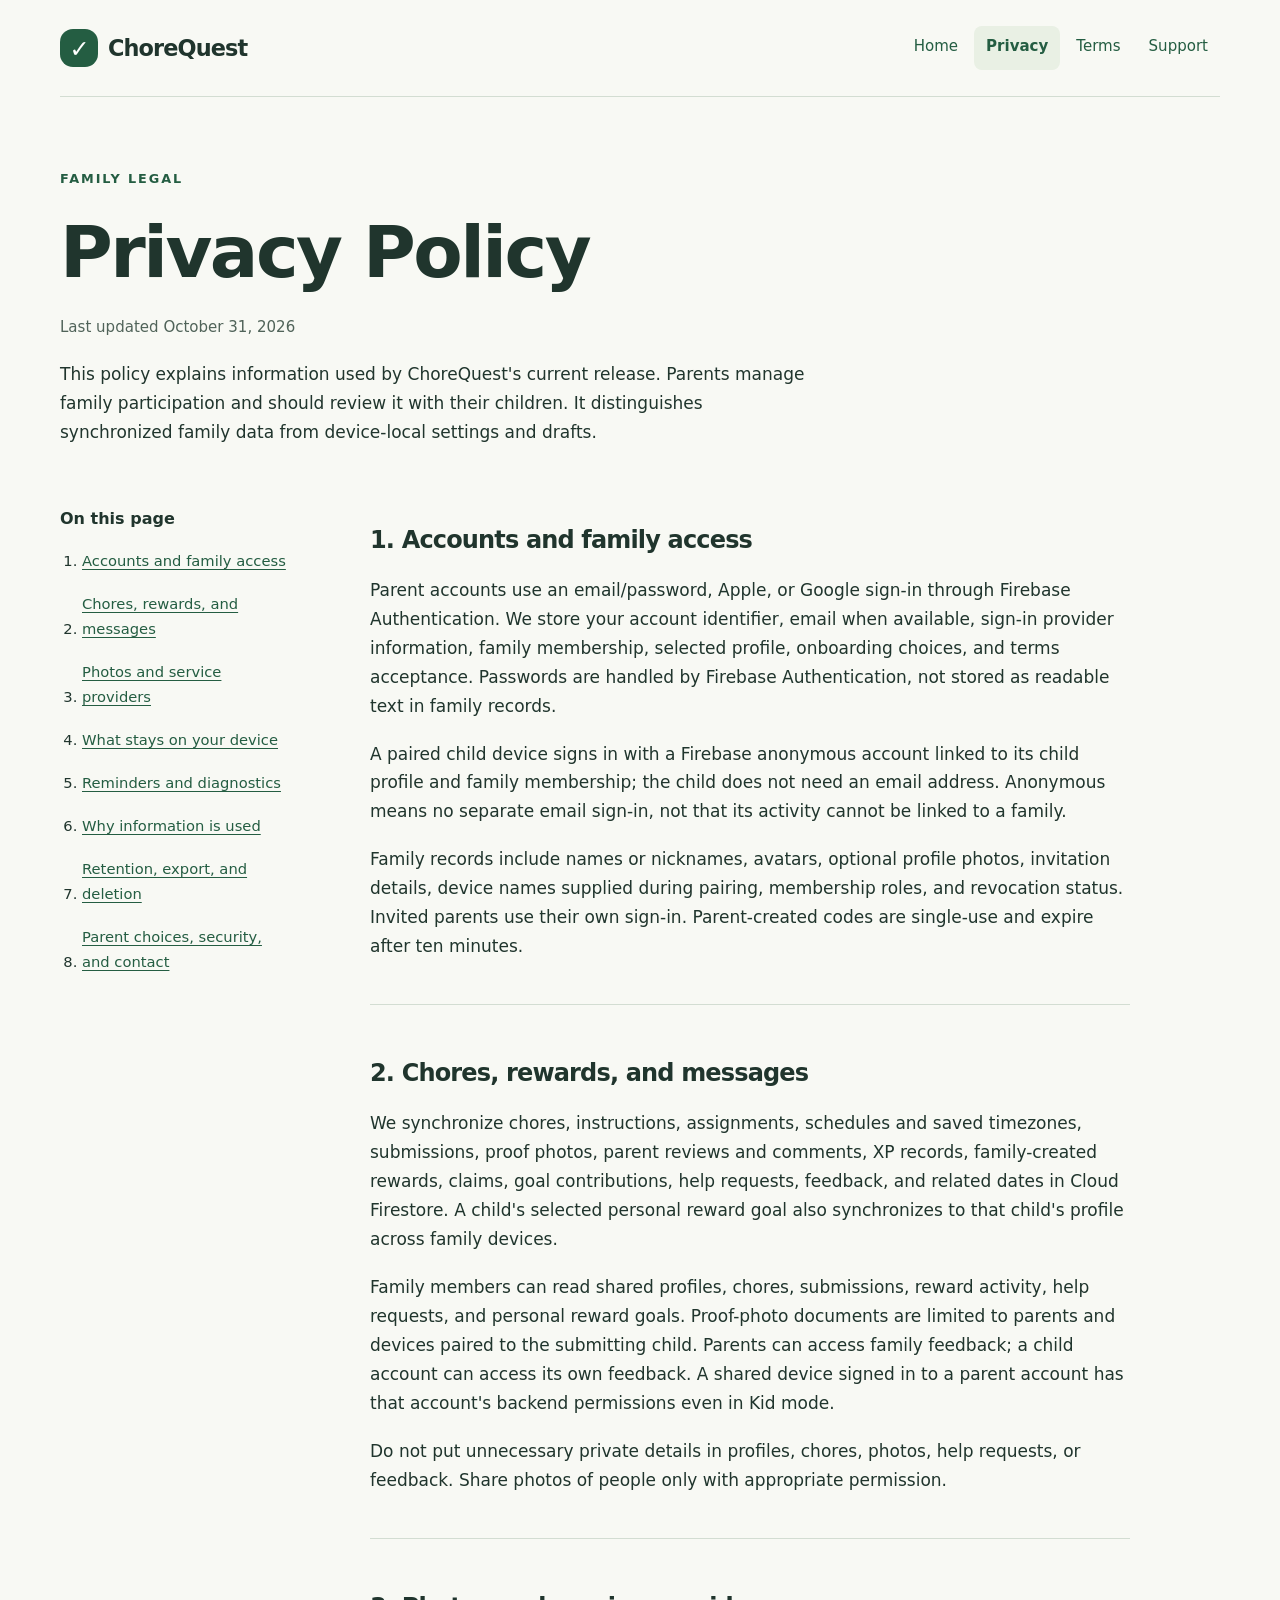
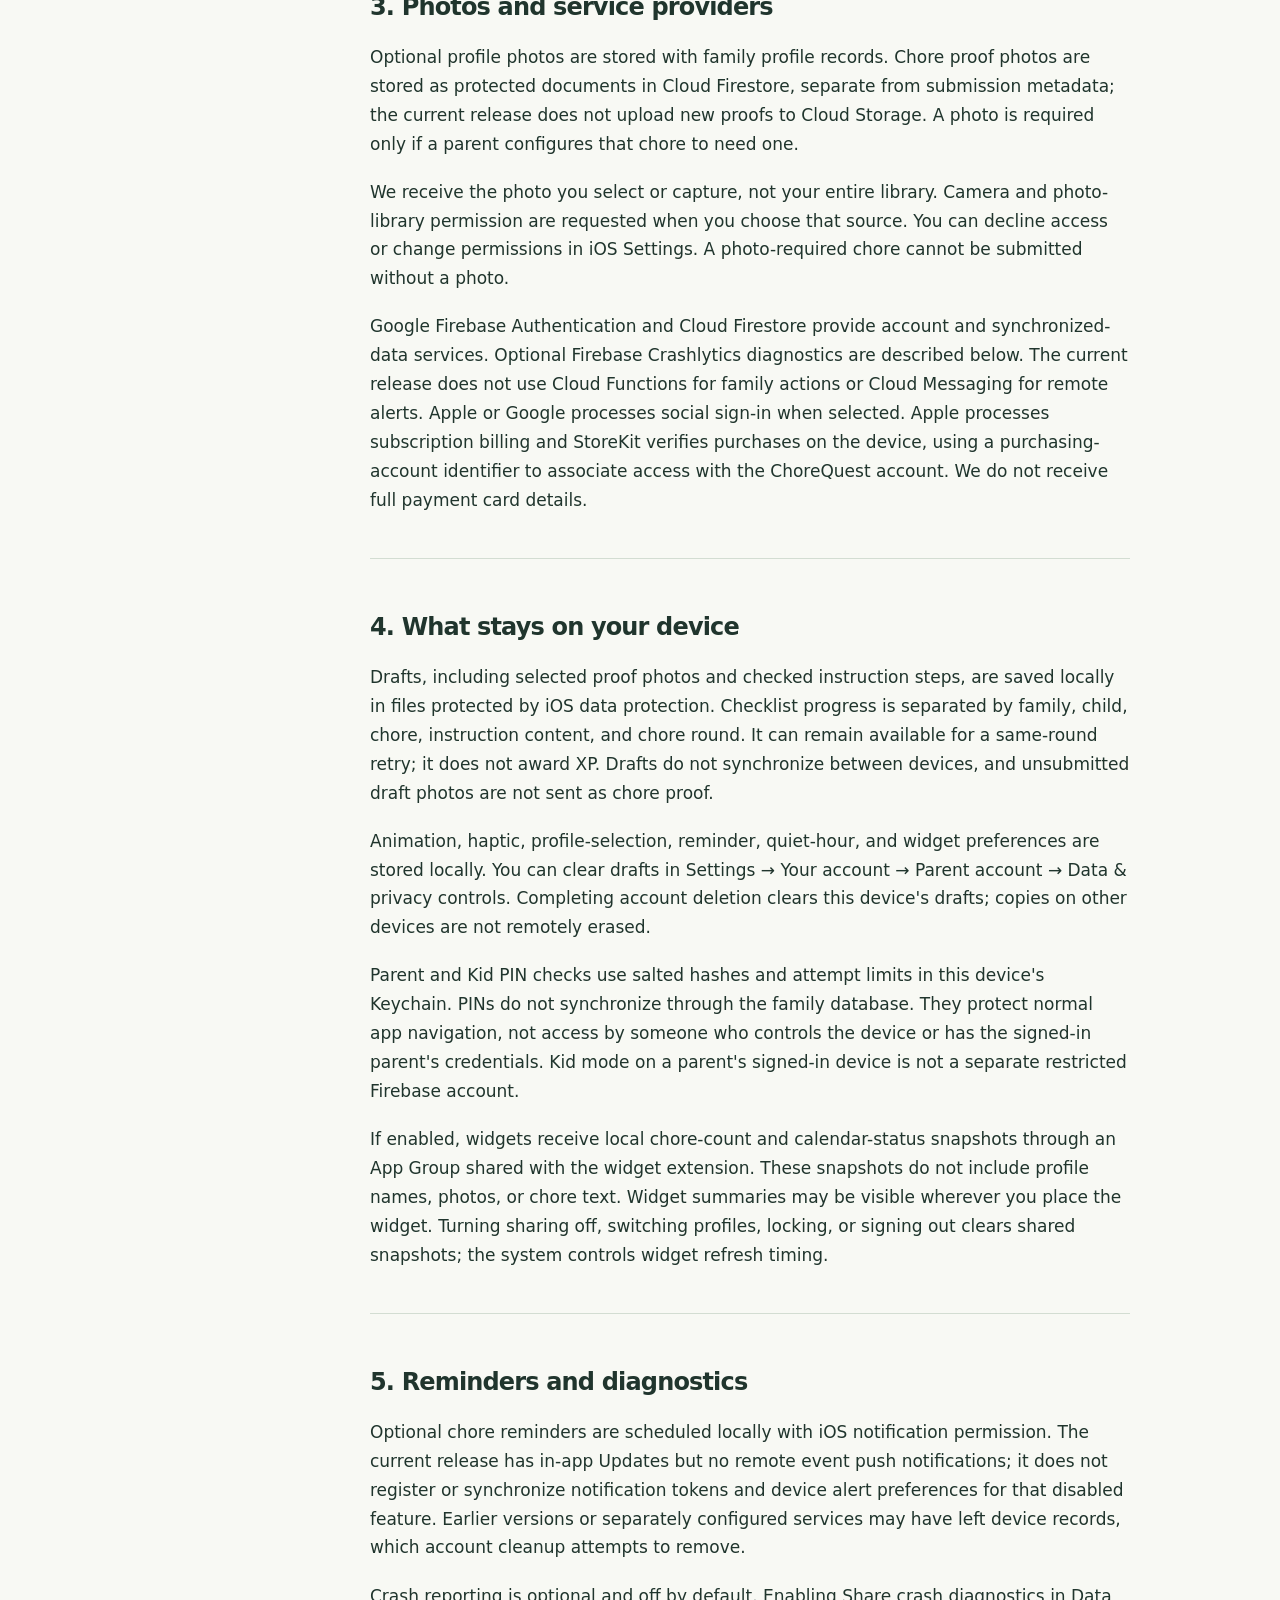
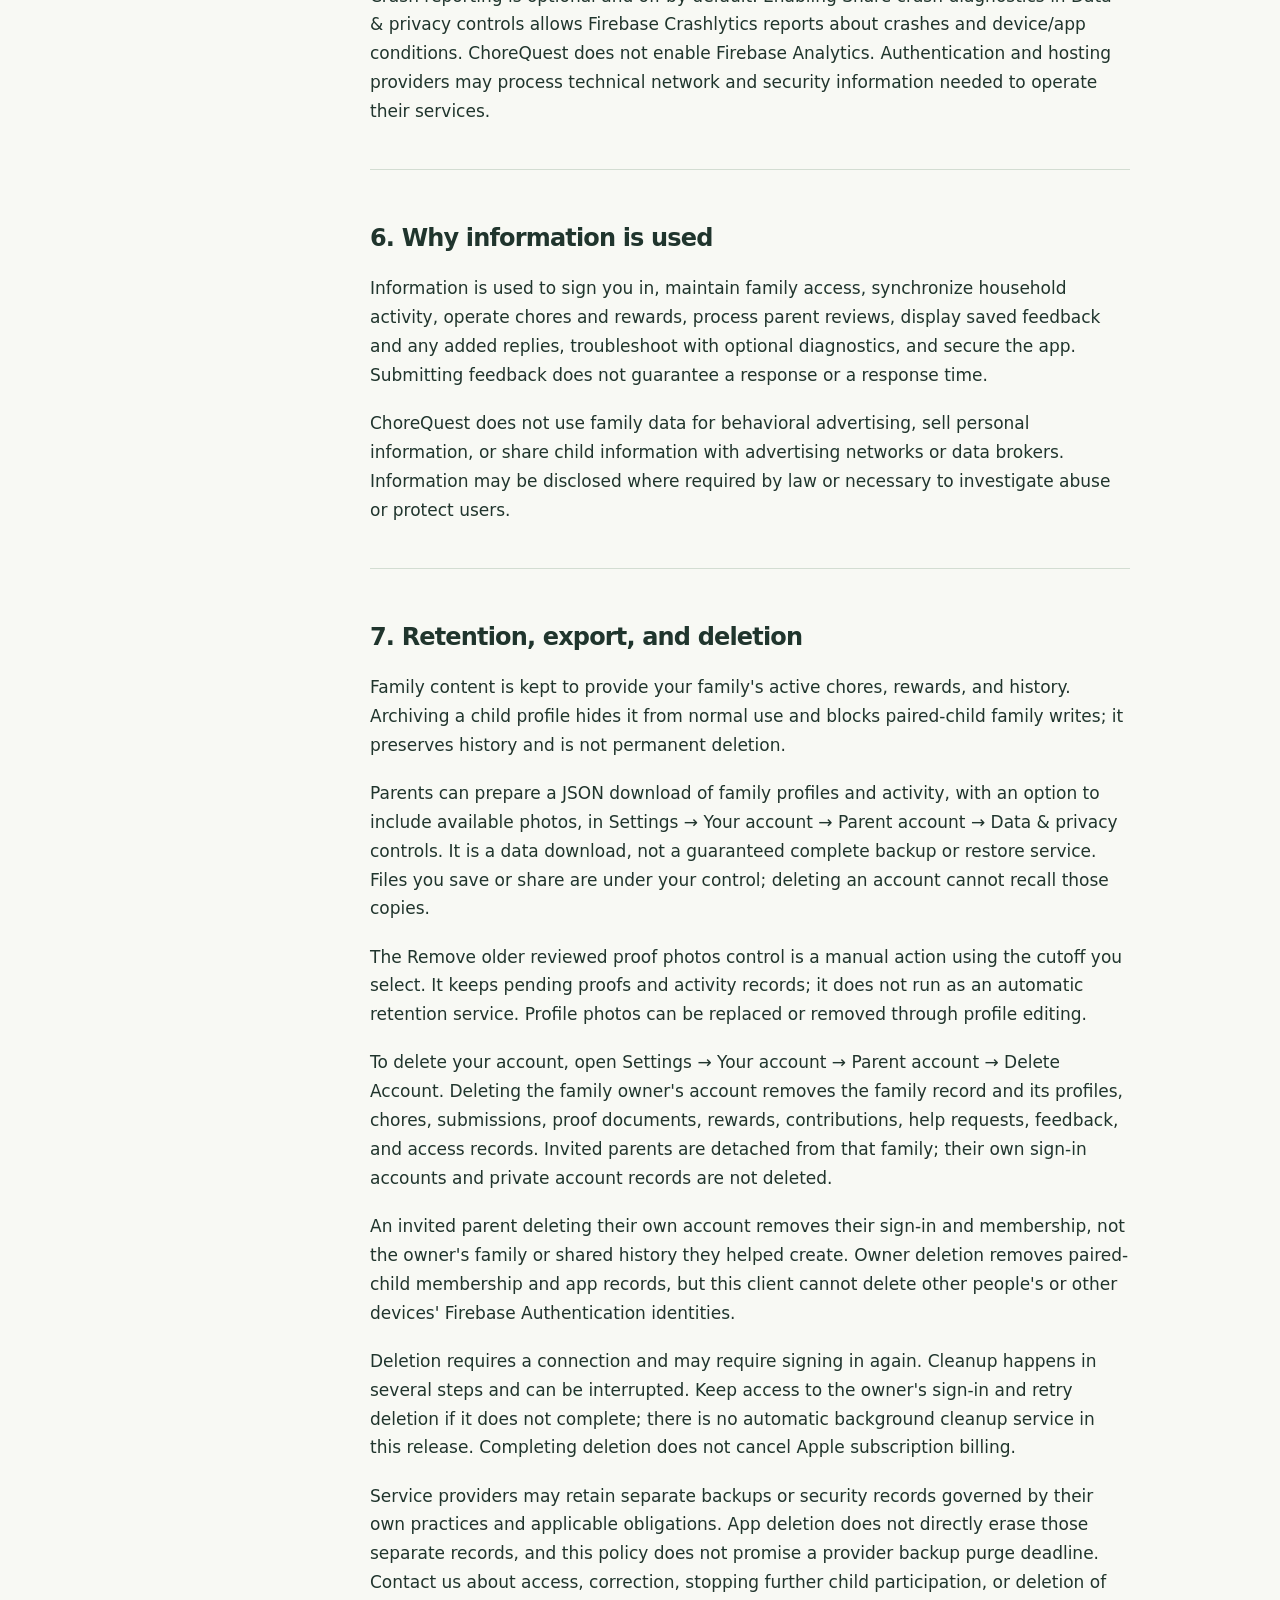
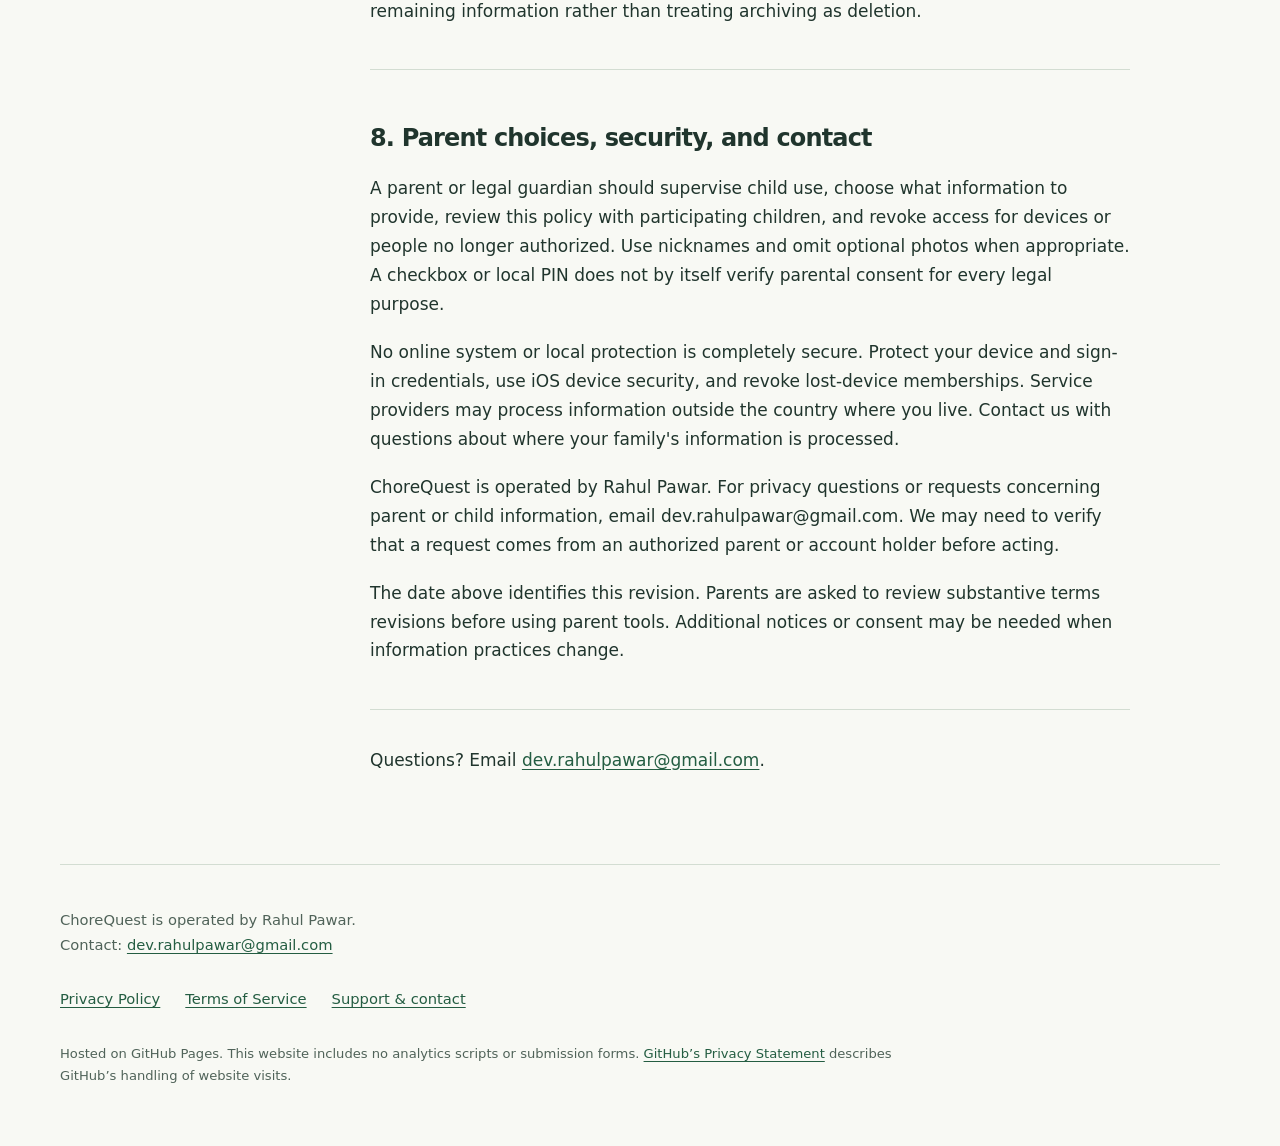
==== privacy/index.html @ acd106c7 "Publish ChoreQuest privacy, terms, and support website" ====
<!doctype html>
<html lang="en">
<head>
  <meta charset="utf-8">
  <meta name="viewport" content="width=device-width, initial-scale=1">
  <meta name="description" content="ChoreQuest Privacy Policy, revised October 31, 2026.">
  <meta name="referrer" content="strict-origin-when-cross-origin">
  <meta http-equiv="Content-Security-Policy" content="default-src 'none'; style-src 'self'; img-src 'self'; base-uri 'none'; form-action 'none'">
  <title>Privacy Policy · ChoreQuest</title>
  <link rel="stylesheet" href="../styles.css">
</head>
<body>
<a class="skip-link" href="#main">Skip to content</a>
<header class="site-header">
  <a class="brand" href="../"><span class="brand-mark" aria-hidden="true">✓</span>ChoreQuest</a>
  <nav aria-label="Main navigation"><a href="../">Home</a><a href="../privacy/" aria-current="page">Privacy</a><a href="../terms/">Terms</a><a href="../support/">Support</a></nav>
</header>
<main id="main" tabindex="-1">
<div class="page-heading"><p class="eyebrow">Family legal</p><h1>Privacy Policy</h1><p class="revision">Last updated <time datetime="2026-10-31">October 31, 2026</time></p><p>This policy explains information used by ChoreQuest's current release. Parents manage family participation and should review it with their children. It distinguishes synchronized family data from device-local settings and drafts.</p></div>
<div class="legal-layout">
  <aside class="contents"><nav aria-label="On this page"><h2>On this page</h2><ol><li><a href="#section-1">Accounts and family access</a></li><li><a href="#section-2">Chores, rewards, and messages</a></li><li><a href="#section-3">Photos and service providers</a></li><li><a href="#section-4">What stays on your device</a></li><li><a href="#section-5">Reminders and diagnostics</a></li><li><a href="#section-6">Why information is used</a></li><li><a href="#section-7">Retention, export, and deletion</a></li><li><a href="#section-8">Parent choices, security, and contact</a></li></ol></nav></aside>
  <article class="legal-copy" aria-label="Privacy Policy"><section id="section-1"><h2>1. Accounts and family access</h2><p>Parent accounts use an email/password, Apple, or Google sign-in through Firebase Authentication. We store your account identifier, email when available, sign-in provider information, family membership, selected profile, onboarding choices, and terms acceptance. Passwords are handled by Firebase Authentication, not stored as readable text in family records.</p>
<p>A paired child device signs in with a Firebase anonymous account linked to its child profile and family membership; the child does not need an email address. Anonymous means no separate email sign-in, not that its activity cannot be linked to a family.</p>
<p>Family records include names or nicknames, avatars, optional profile photos, invitation details, device names supplied during pairing, membership roles, and revocation status. Invited parents use their own sign-in. Parent-created codes are single-use and expire after ten minutes.</p></section>
<section id="section-2"><h2>2. Chores, rewards, and messages</h2><p>We synchronize chores, instructions, assignments, schedules and saved timezones, submissions, proof photos, parent reviews and comments, XP records, family-created rewards, claims, goal contributions, help requests, feedback, and related dates in Cloud Firestore. A child's selected personal reward goal also synchronizes to that child's profile across family devices.</p>
<p>Family members can read shared profiles, chores, submissions, reward activity, help requests, and personal reward goals. Proof-photo documents are limited to parents and devices paired to the submitting child. Parents can access family feedback; a child account can access its own feedback. A shared device signed in to a parent account has that account's backend permissions even in Kid mode.</p>
<p>Do not put unnecessary private details in profiles, chores, photos, help requests, or feedback. Share photos of people only with appropriate permission.</p></section>
<section id="section-3"><h2>3. Photos and service providers</h2><p>Optional profile photos are stored with family profile records. Chore proof photos are stored as protected documents in Cloud Firestore, separate from submission metadata; the current release does not upload new proofs to Cloud Storage. A photo is required only if a parent configures that chore to need one.</p>
<p>We receive the photo you select or capture, not your entire library. Camera and photo-library permission are requested when you choose that source. You can decline access or change permissions in iOS Settings. A photo-required chore cannot be submitted without a photo.</p>
<p>Google Firebase Authentication and Cloud Firestore provide account and synchronized-data services. Optional Firebase Crashlytics diagnostics are described below. The current release does not use Cloud Functions for family actions or Cloud Messaging for remote alerts. Apple or Google processes social sign-in when selected. Apple processes subscription billing and StoreKit verifies purchases on the device, using a purchasing-account identifier to associate access with the ChoreQuest account. We do not receive full payment card details.</p></section>
<section id="section-4"><h2>4. What stays on your device</h2><p>Drafts, including selected proof photos and checked instruction steps, are saved locally in files protected by iOS data protection. Checklist progress is separated by family, child, chore, instruction content, and chore round. It can remain available for a same-round retry; it does not award XP. Drafts do not synchronize between devices, and unsubmitted draft photos are not sent as chore proof.</p>
<p>Animation, haptic, profile-selection, reminder, quiet-hour, and widget preferences are stored locally. You can clear drafts in Settings → Your account → Parent account → Data &amp; privacy controls. Completing account deletion clears this device's drafts; copies on other devices are not remotely erased.</p>
<p>Parent and Kid PIN checks use salted hashes and attempt limits in this device's Keychain. PINs do not synchronize through the family database. They protect normal app navigation, not access by someone who controls the device or has the signed-in parent's credentials. Kid mode on a parent's signed-in device is not a separate restricted Firebase account.</p>
<p>If enabled, widgets receive local chore-count and calendar-status snapshots through an App Group shared with the widget extension. These snapshots do not include profile names, photos, or chore text. Widget summaries may be visible wherever you place the widget. Turning sharing off, switching profiles, locking, or signing out clears shared snapshots; the system controls widget refresh timing.</p></section>
<section id="section-5"><h2>5. Reminders and diagnostics</h2><p>Optional chore reminders are scheduled locally with iOS notification permission. The current release has in-app Updates but no remote event push notifications; it does not register or synchronize notification tokens and device alert preferences for that disabled feature. Earlier versions or separately configured services may have left device records, which account cleanup attempts to remove.</p>
<p>Crash reporting is optional and off by default. Enabling Share crash diagnostics in Data &amp; privacy controls allows Firebase Crashlytics reports about crashes and device/app conditions. ChoreQuest does not enable Firebase Analytics. Authentication and hosting providers may process technical network and security information needed to operate their services.</p></section>
<section id="section-6"><h2>6. Why information is used</h2><p>Information is used to sign you in, maintain family access, synchronize household activity, operate chores and rewards, process parent reviews, display saved feedback and any added replies, troubleshoot with optional diagnostics, and secure the app. Submitting feedback does not guarantee a response or a response time.</p>
<p>ChoreQuest does not use family data for behavioral advertising, sell personal information, or share child information with advertising networks or data brokers. Information may be disclosed where required by law or necessary to investigate abuse or protect users.</p></section>
<section id="section-7"><h2>7. Retention, export, and deletion</h2><p>Family content is kept to provide your family's active chores, rewards, and history. Archiving a child profile hides it from normal use and blocks paired-child family writes; it preserves history and is not permanent deletion.</p>
<p>Parents can prepare a JSON download of family profiles and activity, with an option to include available photos, in Settings → Your account → Parent account → Data &amp; privacy controls. It is a data download, not a guaranteed complete backup or restore service. Files you save or share are under your control; deleting an account cannot recall those copies.</p>
<p>The Remove older reviewed proof photos control is a manual action using the cutoff you select. It keeps pending proofs and activity records; it does not run as an automatic retention service. Profile photos can be replaced or removed through profile editing.</p>
<p>To delete your account, open Settings → Your account → Parent account → Delete Account. Deleting the family owner's account removes the family record and its profiles, chores, submissions, proof documents, rewards, contributions, help requests, feedback, and access records. Invited parents are detached from that family; their own sign-in accounts and private account records are not deleted.</p>
<p>An invited parent deleting their own account removes their sign-in and membership, not the owner's family or shared history they helped create. Owner deletion removes paired-child membership and app records, but this client cannot delete other people's or other devices' Firebase Authentication identities.</p>
<p>Deletion requires a connection and may require signing in again. Cleanup happens in several steps and can be interrupted. Keep access to the owner's sign-in and retry deletion if it does not complete; there is no automatic background cleanup service in this release. Completing deletion does not cancel Apple subscription billing.</p>
<p>Service providers may retain separate backups or security records governed by their own practices and applicable obligations. App deletion does not directly erase those separate records, and this policy does not promise a provider backup purge deadline. Contact us about access, correction, stopping further child participation, or deletion of remaining information rather than treating archiving as deletion.</p></section>
<section id="section-8"><h2>8. Parent choices, security, and contact</h2><p>A parent or legal guardian should supervise child use, choose what information to provide, review this policy with participating children, and revoke access for devices or people no longer authorized. Use nicknames and omit optional photos when appropriate. A checkbox or local PIN does not by itself verify parental consent for every legal purpose.</p>
<p>No online system or local protection is completely secure. Protect your device and sign-in credentials, use iOS device security, and revoke lost-device memberships. Service providers may process information outside the country where you live. Contact us with questions about where your family's information is processed.</p>
<p>ChoreQuest is operated by Rahul Pawar. For privacy questions or requests concerning parent or child information, email dev.rahulpawar@gmail.com. We may need to verify that a request comes from an authorized parent or account holder before acting.</p>
<p>The date above identifies this revision. Parents are asked to review substantive terms revisions before using parent tools. Additional notices or consent may be needed when information practices change.</p></section><p class="contact-line">Questions? Email <a href="mailto:dev.rahulpawar@gmail.com">dev.rahulpawar@gmail.com</a>.</p></article>
</div></main>
<footer class="site-footer">
  <p>ChoreQuest is operated by Rahul Pawar.<br>Contact: <a href="mailto:dev.rahulpawar@gmail.com">dev.rahulpawar@gmail.com</a></p>
  <nav aria-label="Footer navigation"><a href="../privacy/">Privacy Policy</a><a href="../terms/">Terms of Service</a><a href="../support/">Support & contact</a></nav>
  <p class="hosting">Hosted on GitHub Pages. This website includes no analytics scripts or submission forms. <a href="https://docs.github.com/en/site-policy/privacy-policies/github-general-privacy-statement">GitHub’s Privacy Statement</a> describes GitHub’s handling of website visits.</p>
</footer>
</body>
</html>
---- styles.css ----
:root{color-scheme:light;--ink:#20352d;--muted:#506359;--green:#245d42;--paper:#f8f9f4;--line:#d3ddd2;--tint:#e9f0e4}
*{box-sizing:border-box}html{scroll-padding-top:1.5rem}body{margin:0;background:var(--paper);color:var(--ink);font:1.0625rem/1.7 ui-sans-serif,system-ui,-apple-system,BlinkMacSystemFont,"Segoe UI",sans-serif}a{color:var(--green);text-underline-offset:.2em;overflow-wrap:anywhere}a:hover{text-decoration-thickness:2px}a:focus-visible,summary:focus-visible{outline:3px solid #855100;outline-offset:5px;border-radius:3px}.skip-link{position:absolute;top:-100px;left:1rem;background:white;padding:.75rem;z-index:10}.skip-link:focus{top:1rem}.site-header,main,.site-footer{width:min(1160px,calc(100% - 64px));margin-inline:auto}.site-header{display:flex;align-items:center;justify-content:space-between;gap:1rem;padding:26px 0;border-bottom:1px solid var(--line)}.brand{display:inline-flex;align-items:center;gap:10px;text-decoration:none;color:var(--ink);font-size:1.4rem;font-weight:800;letter-spacing:-.04em}.brand-mark{display:grid;place-items:center;width:38px;height:38px;background:var(--green);color:white;border-radius:13px;font-size:1.5rem}.site-header nav{display:flex;flex-wrap:wrap;gap:4px}.site-header nav a{padding:8px 12px;min-height:44px;text-decoration:none;font-size:.94rem}.site-header nav a[aria-current=page]{background:var(--tint);border-radius:8px;font-weight:700}h1,h2,h3{line-height:1.2;letter-spacing:-.035em}h1{font-size:clamp(2.5rem,6vw,4.5rem);margin:.4rem 0 1.25rem;max-width:900px}h2{font-size:1.65rem}h3{font-size:1.2rem}p{margin:.8rem 0 1.2rem}.eyebrow{font-size:.8rem;text-transform:uppercase;letter-spacing:.15em;color:var(--green);font-weight:750}.hero{padding:76px 0 55px;max-width:790px}.hero h1{font-size:clamp(3rem,7vw,5.5rem);letter-spacing:-.06em}.lede{font-size:1.2rem;color:var(--muted);max-width:670px}.button{display:inline-flex;align-items:center;gap:38px;background:var(--green);color:white;border-radius:12px;padding:13px 22px;min-height:48px;font-weight:700;text-decoration:none;margin-top:10px}.resource-grid{display:grid;grid-template-columns:repeat(3,minmax(0,1fr));gap:20px}.resource{display:flex;flex-direction:column;border:1px solid var(--line);border-radius:20px;padding:28px;color:var(--ink);background:white;text-decoration:none}.resource:hover{border-color:var(--green)}.resource-number{color:var(--green);font-size:.85rem;font-weight:700}.resource h2{margin:25px 0 10px;font-size:1.5rem}.resource p{font-size:1rem;color:var(--muted);margin-bottom:28px}.resource-action{margin-top:auto;font-weight:700;font-size:.95rem;color:var(--green)}.note{margin:38px 0 68px;border-radius:18px;background:var(--tint);padding:28px 32px}.note p{max-width:850px}.revision{font-size:.94rem;color:var(--muted)}.page-heading{padding:58px 0 30px;max-width:850px}.page-heading>p:last-child{max-width:760px}.legal-layout{display:grid;grid-template-columns:250px minmax(0,1fr);gap:60px;margin-bottom:70px}.contents{align-self:start;position:sticky;top:24px;font-size:.92rem;padding-right:20px}.contents h2{font-size:1rem;letter-spacing:0}.contents ol{padding-left:22px}.contents li{margin-bottom:8px}.contents a{display:inline-block;padding:5px 0}.legal-copy{max-width:760px}.legal-copy section{padding:8px 0 24px;border-bottom:1px solid var(--line);margin-bottom:24px}.legal-copy h2{font-size:1.5rem;line-height:1.35}.legal-copy p{overflow-wrap:break-word}.contact-line{padding-top:12px}.site-footer{padding:30px 0 40px;border-top:1px solid var(--line);font-size:.92rem;color:var(--muted)}.site-footer nav{display:flex;flex-wrap:wrap;gap:10px 25px}.site-footer nav a{display:inline-flex;align-items:center;min-height:44px}.hosting{font-size:.82rem;max-width:850px;margin-top:22px}.contact-card{background:var(--tint);padding:26px 32px;border-radius:20px;max-width:850px}.contact-card h2{margin-top:0}.email{font-size:clamp(1rem,3.5vw,1.5rem);font-weight:700}.request-info,.faq{max-width:850px;margin:46px 0}.faq-group{margin:28px 0}.faq-group h3{margin-bottom:16px}details{border-bottom:1px solid var(--line);background:white}summary{cursor:pointer;padding:17px 18px;font-weight:650;min-height:48px}details p{padding:0 18px 20px;margin:0}.role-label{font-size:.72rem;display:inline-block;vertical-align:middle;font-weight:600;color:var(--muted);background:var(--tint);border-radius:6px;padding:2px 7px;margin-left:6px}
@media(max-width:900px){.legal-layout{grid-template-columns:1fr;gap:10px}.contents{position:static;border:1px solid var(--line);border-radius:12px;padding:12px 20px}.contents ol{columns:2;column-gap:35px}.contents li{break-inside:avoid}.resource-grid{gap:12px}.resource{padding:22px}}
@media(max-width:650px){.site-header,main,.site-footer{width:calc(100% - 36px)}.site-header{align-items:flex-start;flex-direction:column;padding:20px 0 14px;gap:12px}.site-header nav{width:100%;justify-content:space-between}.site-header nav a{padding:8px 10px}.hero{padding:42px 0 32px}.resource-grid{grid-template-columns:1fr}.resource{padding:24px}.resource h2{margin:12px 0 8px}.resource p{margin-bottom:18px}.note{padding:22px;margin-bottom:45px}.page-heading{padding-top:36px}.contents ol{columns:1}.legal-layout{gap:20px;margin-bottom:40px}.contact-card{padding:22px}.legal-copy h2{font-size:1.35rem}.site-footer nav{gap:4px 20px}}
@media print{body{background:white;font-size:11pt}.site-header,.contents,.site-footer,.skip-link,.button{display:none}.site-header,main{width:100%}.page-heading{padding-top:0}.legal-layout{display:block}.legal-copy{max-width:none}h1{font-size:28pt}h2{break-after:avoid}a{color:inherit}details{display:block}details p{display:block}.contact-card{background:white;border:1px solid #777}}
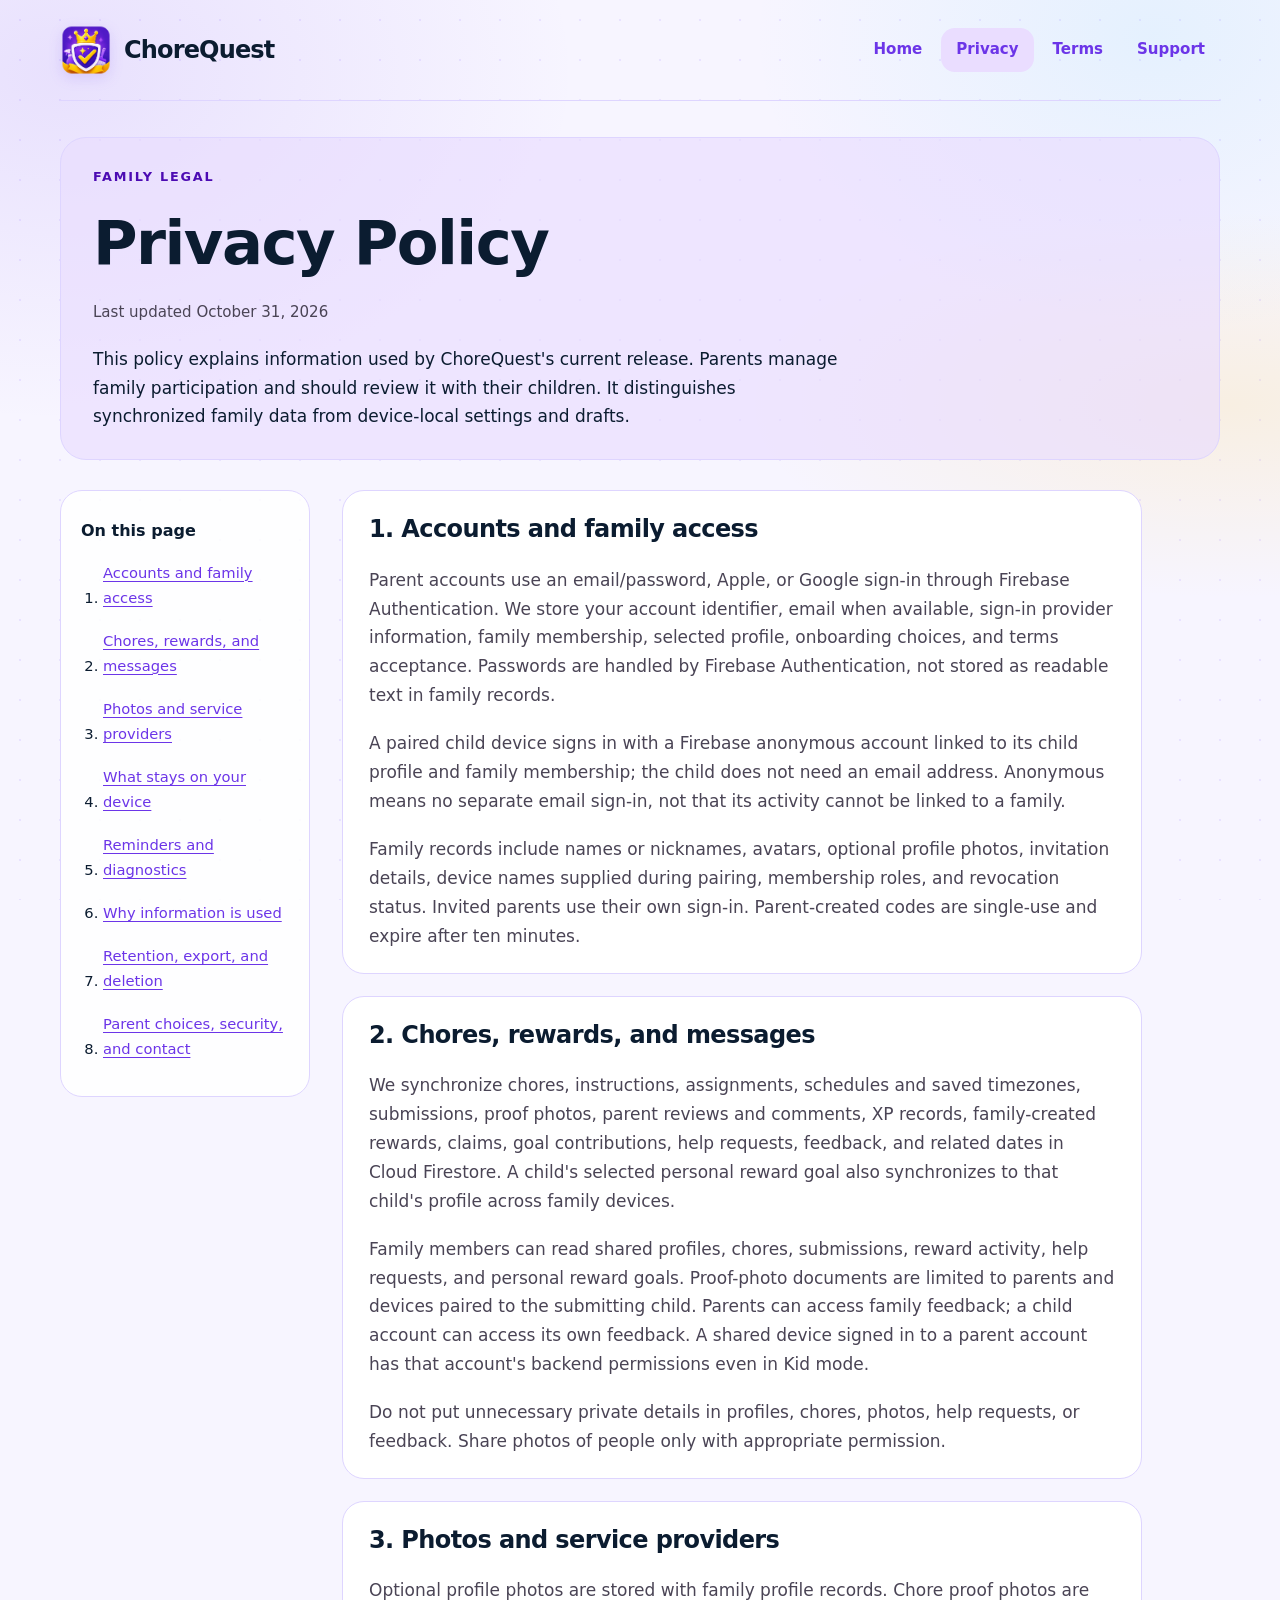
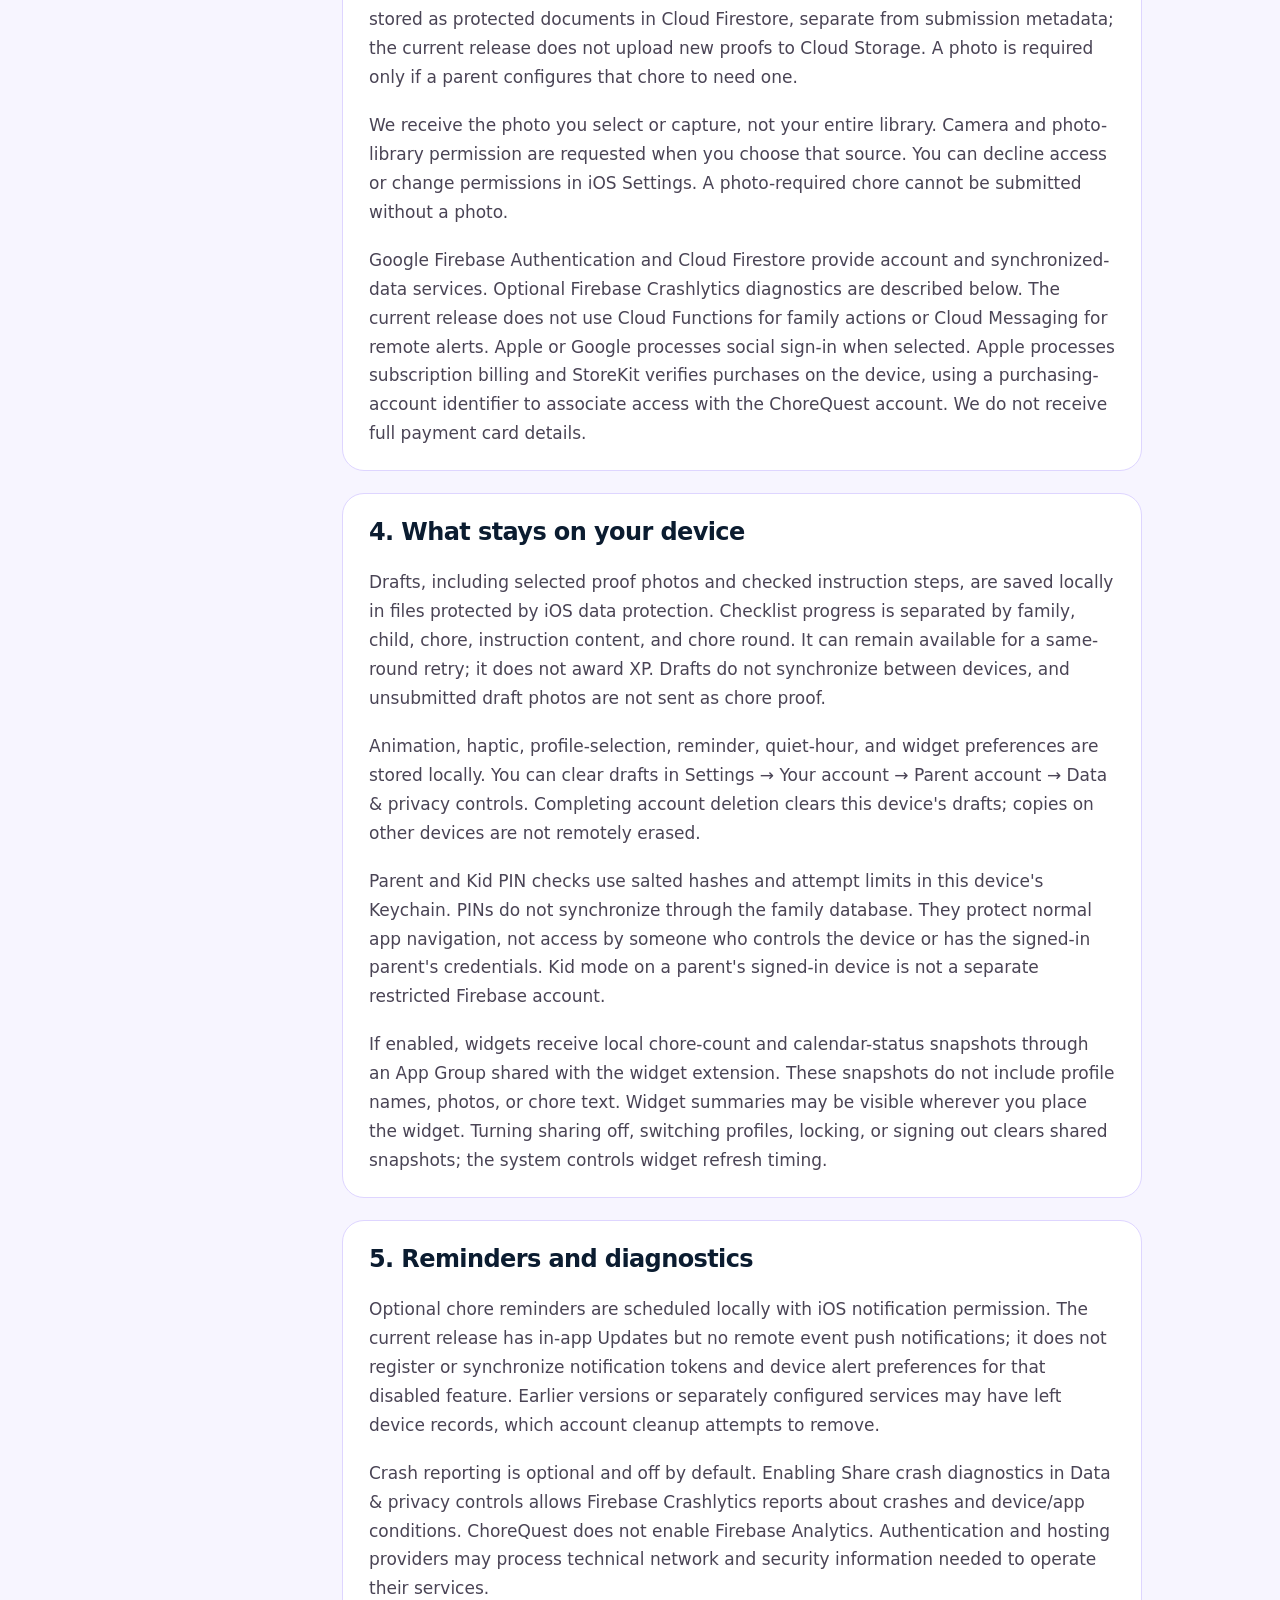
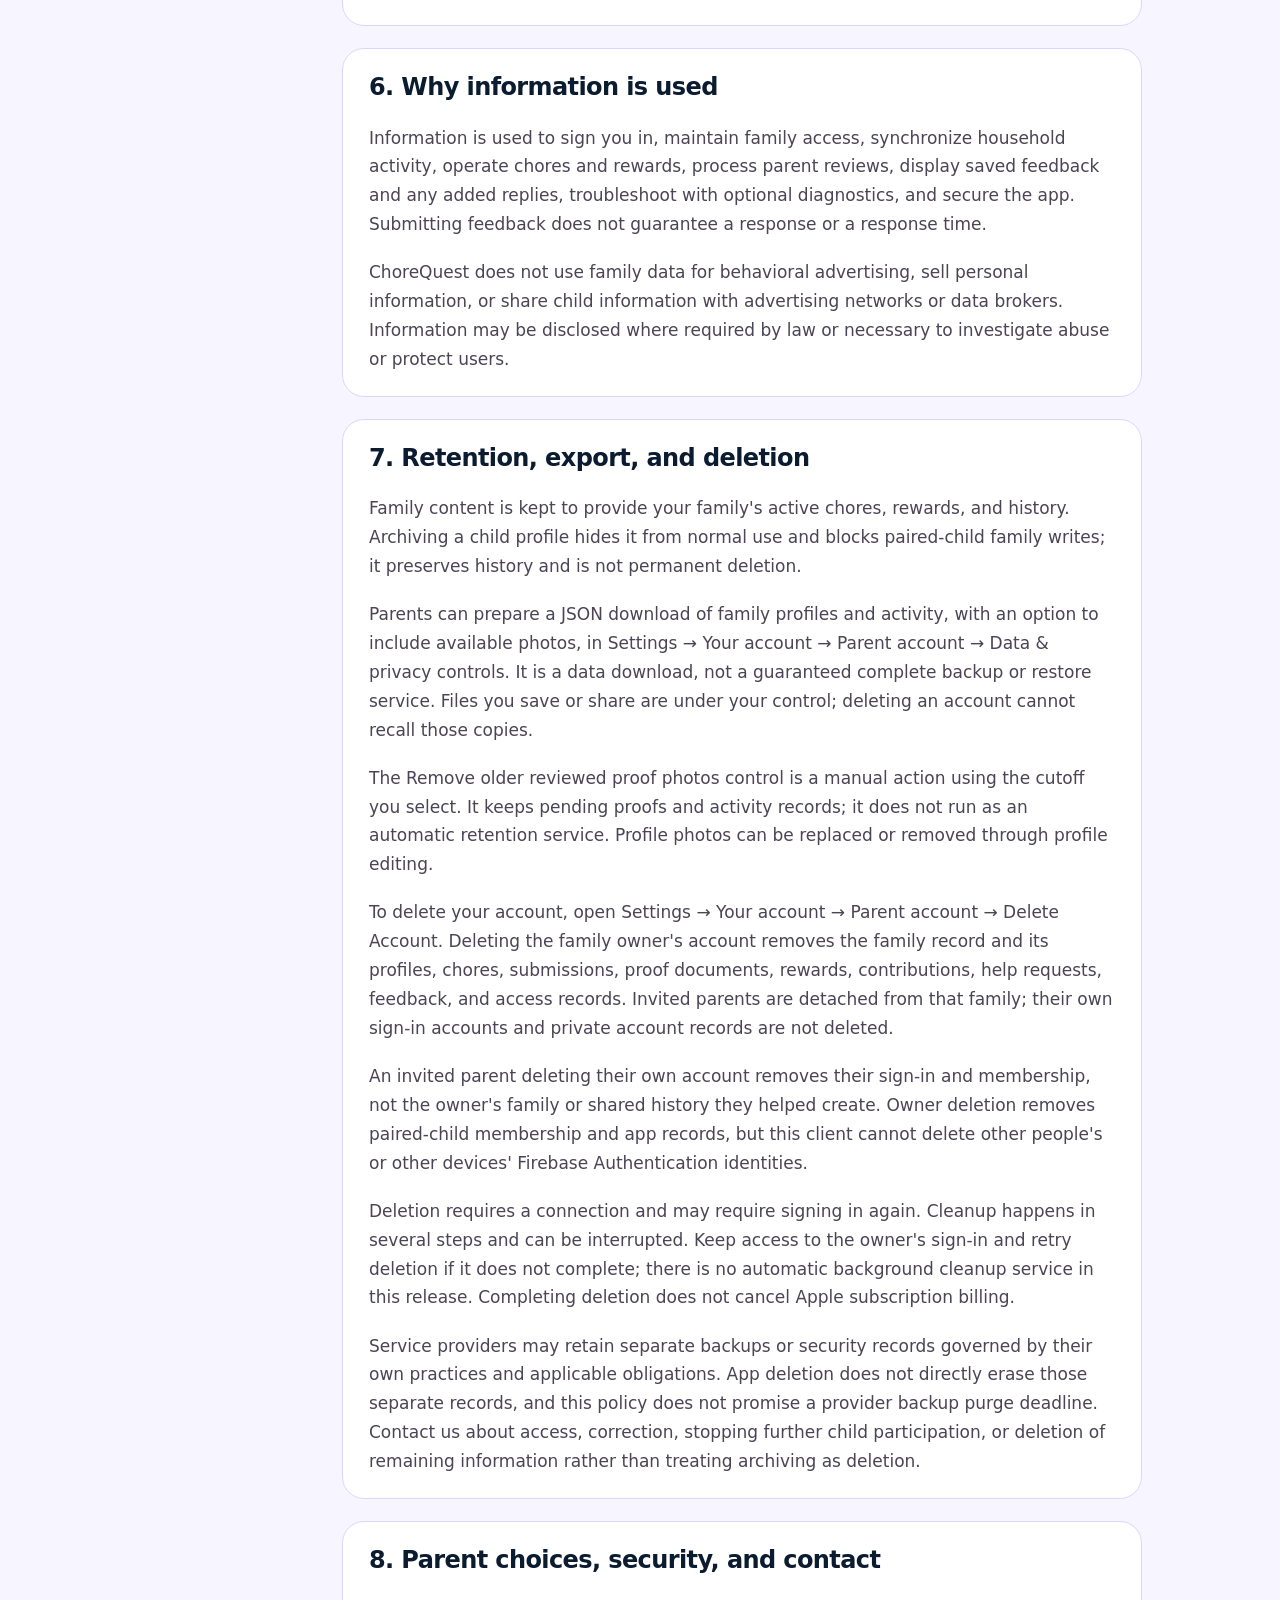
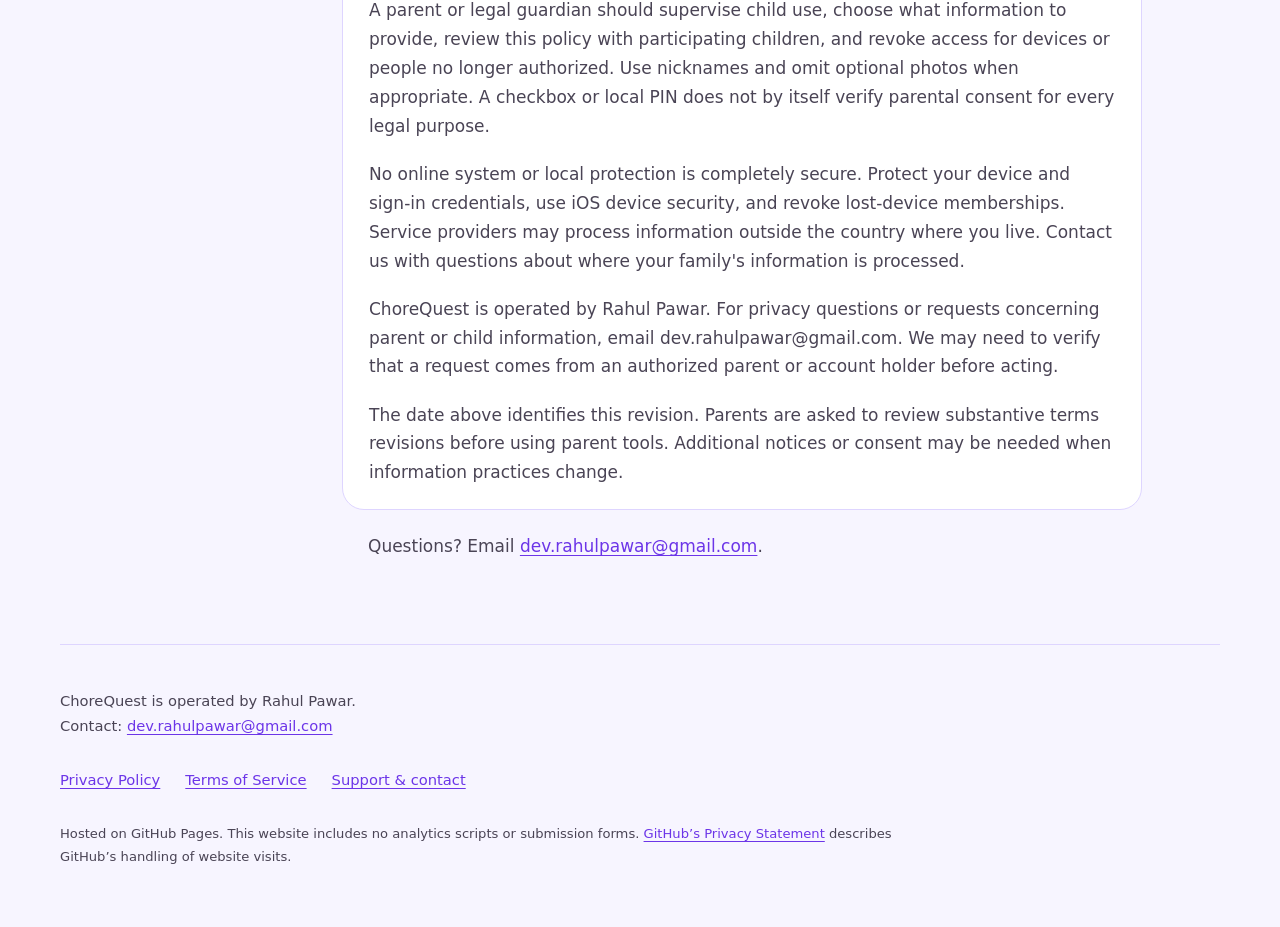
==== commit 70987631: "Match website branding to ChoreQuest app logo and theme" ====
--- a/privacy/index.html
+++ b/privacy/index.html
@@ -7,12 +7,14 @@
   <meta name="referrer" content="strict-origin-when-cross-origin">
   <meta http-equiv="Content-Security-Policy" content="default-src 'none'; style-src 'self'; img-src 'self'; base-uri 'none'; form-action 'none'">
   <title>Privacy Policy · ChoreQuest</title>
-  <link rel="stylesheet" href="../styles.css">
+  <link rel="icon" type="image/png" href="../assets/chorequest-logo.png">
+  <link rel="apple-touch-icon" href="../assets/chorequest-logo.png">
+  <link rel="stylesheet" href="../styles.css?v=2026-10-31-brand">
 </head>
 <body>
 <a class="skip-link" href="#main">Skip to content</a>
 <header class="site-header">
-  <a class="brand" href="../"><span class="brand-mark" aria-hidden="true">✓</span>ChoreQuest</a>
+  <a class="brand" href="../"><img class="brand-logo" src="../assets/chorequest-logo.png" alt="" width="52" height="52">ChoreQuest</a>
   <nav aria-label="Main navigation"><a href="../">Home</a><a href="../privacy/" aria-current="page">Privacy</a><a href="../terms/">Terms</a><a href="../support/">Support</a></nav>
 </header>
 <main id="main" tabindex="-1">
--- a/styles.css
+++ b/styles.css
@@ -1,6 +1,156 @@
-:root{color-scheme:light;--ink:#20352d;--muted:#506359;--green:#245d42;--paper:#f8f9f4;--line:#d3ddd2;--tint:#e9f0e4}
-*{box-sizing:border-box}html{scroll-padding-top:1.5rem}body{margin:0;background:var(--paper);color:var(--ink);font:1.0625rem/1.7 ui-sans-serif,system-ui,-apple-system,BlinkMacSystemFont,"Segoe UI",sans-serif}a{color:var(--green);text-underline-offset:.2em;overflow-wrap:anywhere}a:hover{text-decoration-thickness:2px}a:focus-visible,summary:focus-visible{outline:3px solid #855100;outline-offset:5px;border-radius:3px}.skip-link{position:absolute;top:-100px;left:1rem;background:white;padding:.75rem;z-index:10}.skip-link:focus{top:1rem}.site-header,main,.site-footer{width:min(1160px,calc(100% - 64px));margin-inline:auto}.site-header{display:flex;align-items:center;justify-content:space-between;gap:1rem;padding:26px 0;border-bottom:1px solid var(--line)}.brand{display:inline-flex;align-items:center;gap:10px;text-decoration:none;color:var(--ink);font-size:1.4rem;font-weight:800;letter-spacing:-.04em}.brand-mark{display:grid;place-items:center;width:38px;height:38px;background:var(--green);color:white;border-radius:13px;font-size:1.5rem}.site-header nav{display:flex;flex-wrap:wrap;gap:4px}.site-header nav a{padding:8px 12px;min-height:44px;text-decoration:none;font-size:.94rem}.site-header nav a[aria-current=page]{background:var(--tint);border-radius:8px;font-weight:700}h1,h2,h3{line-height:1.2;letter-spacing:-.035em}h1{font-size:clamp(2.5rem,6vw,4.5rem);margin:.4rem 0 1.25rem;max-width:900px}h2{font-size:1.65rem}h3{font-size:1.2rem}p{margin:.8rem 0 1.2rem}.eyebrow{font-size:.8rem;text-transform:uppercase;letter-spacing:.15em;color:var(--green);font-weight:750}.hero{padding:76px 0 55px;max-width:790px}.hero h1{font-size:clamp(3rem,7vw,5.5rem);letter-spacing:-.06em}.lede{font-size:1.2rem;color:var(--muted);max-width:670px}.button{display:inline-flex;align-items:center;gap:38px;background:var(--green);color:white;border-radius:12px;padding:13px 22px;min-height:48px;font-weight:700;text-decoration:none;margin-top:10px}.resource-grid{display:grid;grid-template-columns:repeat(3,minmax(0,1fr));gap:20px}.resource{display:flex;flex-direction:column;border:1px solid var(--line);border-radius:20px;padding:28px;color:var(--ink);background:white;text-decoration:none}.resource:hover{border-color:var(--green)}.resource-number{color:var(--green);font-size:.85rem;font-weight:700}.resource h2{margin:25px 0 10px;font-size:1.5rem}.resource p{font-size:1rem;color:var(--muted);margin-bottom:28px}.resource-action{margin-top:auto;font-weight:700;font-size:.95rem;color:var(--green)}.note{margin:38px 0 68px;border-radius:18px;background:var(--tint);padding:28px 32px}.note p{max-width:850px}.revision{font-size:.94rem;color:var(--muted)}.page-heading{padding:58px 0 30px;max-width:850px}.page-heading>p:last-child{max-width:760px}.legal-layout{display:grid;grid-template-columns:250px minmax(0,1fr);gap:60px;margin-bottom:70px}.contents{align-self:start;position:sticky;top:24px;font-size:.92rem;padding-right:20px}.contents h2{font-size:1rem;letter-spacing:0}.contents ol{padding-left:22px}.contents li{margin-bottom:8px}.contents a{display:inline-block;padding:5px 0}.legal-copy{max-width:760px}.legal-copy section{padding:8px 0 24px;border-bottom:1px solid var(--line);margin-bottom:24px}.legal-copy h2{font-size:1.5rem;line-height:1.35}.legal-copy p{overflow-wrap:break-word}.contact-line{padding-top:12px}.site-footer{padding:30px 0 40px;border-top:1px solid var(--line);font-size:.92rem;color:var(--muted)}.site-footer nav{display:flex;flex-wrap:wrap;gap:10px 25px}.site-footer nav a{display:inline-flex;align-items:center;min-height:44px}.hosting{font-size:.82rem;max-width:850px;margin-top:22px}.contact-card{background:var(--tint);padding:26px 32px;border-radius:20px;max-width:850px}.contact-card h2{margin-top:0}.email{font-size:clamp(1rem,3.5vw,1.5rem);font-weight:700}.request-info,.faq{max-width:850px;margin:46px 0}.faq-group{margin:28px 0}.faq-group h3{margin-bottom:16px}details{border-bottom:1px solid var(--line);background:white}summary{cursor:pointer;padding:17px 18px;font-weight:650;min-height:48px}details p{padding:0 18px 20px;margin:0}.role-label{font-size:.72rem;display:inline-block;vertical-align:middle;font-weight:600;color:var(--muted);background:var(--tint);border-radius:6px;padding:2px 7px;margin-left:6px}
-@media(max-width:900px){.legal-layout{grid-template-columns:1fr;gap:10px}.contents{position:static;border:1px solid var(--line);border-radius:12px;padding:12px 20px}.contents ol{columns:2;column-gap:35px}.contents li{break-inside:avoid}.resource-grid{gap:12px}.resource{padding:22px}}
-@media(max-width:650px){.site-header,main,.site-footer{width:calc(100% - 36px)}.site-header{align-items:flex-start;flex-direction:column;padding:20px 0 14px;gap:12px}.site-header nav{width:100%;justify-content:space-between}.site-header nav a{padding:8px 10px}.hero{padding:42px 0 32px}.resource-grid{grid-template-columns:1fr}.resource{padding:24px}.resource h2{margin:12px 0 8px}.resource p{margin-bottom:18px}.note{padding:22px;margin-bottom:45px}.page-heading{padding-top:36px}.contents ol{columns:1}.legal-layout{gap:20px;margin-bottom:40px}.contact-card{padding:22px}.legal-copy h2{font-size:1.35rem}.site-footer nav{gap:4px 20px}}
-@media print{body{background:white;font-size:11pt}.site-header,.contents,.site-footer,.skip-link,.button{display:none}.site-header,main{width:100%}.page-heading{padding-top:0}.legal-layout{display:block}.legal-copy{max-width:none}h1{font-size:28pt}h2{break-after:avoid}a{color:inherit}details{display:block}details p{display:block}.contact-card{background:white;border:1px solid #777}}
+:root {
+  color-scheme: light;
+  --ink: #0b1c30;
+  --muted: #4a4455;
+  --primary: #6c35e8;
+  --primary-container: #8557f2;
+  --primary-shadow: #4c0bb3;
+  --paper: #f7f5ff;
+  --line: #ded5ff;
+  --tint: #eaddff;
+  --gold: #ffcc3d;
+  --rounded: ui-rounded, "SF Pro Rounded", system-ui, -apple-system, BlinkMacSystemFont, "Segoe UI", sans-serif;
+}
+* { box-sizing: border-box; }
+html { scroll-padding-top: 1.5rem; }
+body {
+  margin: 0;
+  background-color: var(--paper);
+  background-image:
+    radial-gradient(ellipse at 5% 8%, #8557f221, transparent 32rem),
+    radial-gradient(ellipse at 96% 45%, #ffcc3d26, transparent 30rem),
+    radial-gradient(ellipse at 90% 4%, #42c9f51a, transparent 25rem),
+    radial-gradient(#ded5ff88 1px, transparent 1px);
+  background-size: auto, auto, auto, 40px 40px;
+  background-attachment: fixed;
+  color: var(--ink);
+  font: 1.0625rem/1.7 var(--rounded);
+}
+a { color: var(--primary); text-underline-offset: .2em; overflow-wrap: anywhere; }
+a:hover { text-decoration-thickness: 2px; }
+a:focus-visible, summary:focus-visible { outline: 3px solid var(--primary-shadow); outline-offset: 5px; border-radius: 5px; }
+.skip-link { position: absolute; top: -100px; left: 1rem; background: white; padding: .75rem; z-index: 10; }
+.skip-link:focus { top: 1rem; }
+.site-header, main, .site-footer { width: min(1160px, calc(100% - 64px)); margin-inline: auto; }
+.site-header { display: flex; align-items: center; justify-content: space-between; gap: 1rem; padding: 24px 0; border-bottom: 1px solid var(--line); }
+.brand { display: inline-flex; align-items: center; gap: 12px; text-decoration: none; color: var(--ink); font-size: 1.5rem; font-weight: 850; letter-spacing: -.035em; }
+.brand-logo { display: block; flex: none; width: 52px; height: 52px; object-fit: contain; filter: drop-shadow(0 4px 7px #6c35e826); }
+.site-header nav { display: flex; flex-wrap: wrap; gap: 4px; }
+.site-header nav a { padding: 9px 15px; min-height: 44px; text-decoration: none; font-size: .94rem; font-weight: 650; }
+.site-header nav a[aria-current=page] { background: var(--tint); border-radius: 14px; font-weight: 750; }
+h1, h2, h3 { line-height: 1.2; letter-spacing: -.025em; font-weight: 800; }
+h1 { font-size: clamp(2.5rem, 5.5vw, 3.8rem); margin: .4rem 0 1.25rem; max-width: 900px; }
+h2 { font-size: 1.65rem; }
+h3 { font-size: 1.2rem; }
+p { margin: .8rem 0 1.2rem; }
+.eyebrow { font-size: .8rem; text-transform: uppercase; letter-spacing: .14em; color: var(--primary-shadow); font-weight: 800; }
+.hero { display: grid; grid-template-columns: minmax(0, 1fr) 290px; align-items: center; gap: 32px; padding: 64px 0 50px; }
+.hero h1 { font-size: clamp(3rem, 6vw, 4.6rem); letter-spacing: -.045em; }
+.hero h1 span { color: var(--primary); }
+.hero-art { position: relative; display: grid; place-items: center; min-height: 330px; isolation: isolate; }
+.hero-art::before { content: ""; position: absolute; inset: 18px -5px; z-index: -1; background: radial-gradient(circle, #ffcc3d66, #eaddff88 50%, transparent 72%); border-radius: 50%; }
+.hero-art img { display: block; width: min(100%, 260px); height: auto; filter: drop-shadow(0 18px 22px #6c35e829); transform: rotate(5deg); }
+.sparkle { position: absolute; line-height: 1; }
+.sparkle-gold { color: #d9a20b; font-size: 2.5rem; top: 10px; right: 5px; }
+.sparkle-pink { color: #b72f8d; font-size: 3rem; bottom: 8px; left: -5px; }
+.lede { font-size: 1.2rem; color: var(--muted); max-width: 670px; }
+.button { display: inline-flex; align-items: center; gap: 38px; background: linear-gradient(135deg, var(--primary), var(--primary-container)); color: white; border: 1px solid #6c35e8; border-bottom: 4px solid var(--primary-shadow); border-radius: 18px; padding: 13px 22px; min-height: 48px; font-weight: 750; text-decoration: none; margin-top: 10px; box-shadow: 0 7px 16px #6c35e81a; }
+.button:hover { background: var(--primary); }
+.resource-grid { display: grid; grid-template-columns: repeat(3, minmax(0, 1fr)); gap: 20px; }
+.resource { display: flex; flex-direction: column; border: 1px solid var(--line); border-bottom: 4px solid var(--line); border-radius: 26px; padding: 28px; color: var(--ink); background: white; text-decoration: none; box-shadow: 0 6px 20px #6c35e808; }
+.resource:hover { border-color: var(--primary); }
+.resource-number { display: grid; place-items: center; width: 44px; height: 44px; border-radius: 15px; background: var(--tint); color: var(--primary-shadow); font-size: .85rem; font-weight: 800; }
+.resource:nth-child(2) .resource-number { background: #fff0ba; color: #6f5100; }
+.resource:nth-child(3) .resource-number { background: #d9f6ff; color: #16556b; }
+.resource h2 { margin: 24px 0 10px; font-size: 1.5rem; }
+.resource p { font-size: 1rem; color: var(--muted); margin-bottom: 28px; }
+.resource-action { margin-top: auto; font-weight: 750; font-size: .95rem; color: var(--primary); }
+.note { margin: 36px 0 64px; border: 1px solid var(--line); border-left: 5px solid var(--gold); border-radius: 26px; background: #f1edff; padding: 26px 30px; }
+.note h2 { margin-top: 0; }
+.note p { max-width: 850px; }
+.revision { font-size: .94rem; color: var(--muted); }
+.page-heading { margin: 36px 0 30px; padding: 28px 32px; background: #eaddffa6; border: 1px solid var(--line); border-radius: 26px; }
+.page-heading > p:last-child { max-width: 760px; margin-bottom: 0; }
+.page-heading .eyebrow { margin-top: 0; }
+.legal-layout { display: grid; grid-template-columns: 250px minmax(0, 1fr); gap: 32px; margin-bottom: 64px; }
+.contents { align-self: start; position: sticky; top: 24px; font-size: .92rem; padding: 16px 20px; background: #ffffffd9; border: 1px solid var(--line); border-radius: 22px; }
+.contents h2 { font-size: 1rem; letter-spacing: 0; }
+.contents ol { padding-left: 22px; }
+.contents li { margin-bottom: 8px; }
+.contents a { display: inline-block; padding: 5px 0; }
+.legal-copy { max-width: 800px; min-width: 0; }
+.legal-copy section { padding: 22px 26px; background: white; border: 1px solid var(--line); border-radius: 22px; margin-bottom: 22px; }
+.legal-copy h2 { font-size: 1.5rem; line-height: 1.35; margin-top: 0; }
+.legal-copy p { overflow-wrap: break-word; color: var(--muted); }
+.legal-copy section p:last-child { margin-bottom: 0; }
+.contact-line { padding: 0 26px; }
+.site-footer { padding: 30px 0 40px; border-top: 1px solid var(--line); font-size: .92rem; color: var(--muted); }
+.site-footer nav { display: flex; flex-wrap: wrap; gap: 10px 25px; }
+.site-footer nav a { display: inline-flex; align-items: center; min-height: 44px; }
+.hosting { font-size: .82rem; max-width: 850px; margin-top: 22px; }
+.contact-card { background: white; border: 1px solid var(--line); border-top: 5px solid var(--gold); padding: 26px 32px; border-radius: 26px; max-width: 850px; box-shadow: 0 8px 24px #6c35e808; }
+.contact-card h2 { margin-top: 0; }
+.email { font-size: clamp(1rem, 3.5vw, 1.5rem); font-weight: 750; }
+.request-info, .faq { max-width: 850px; margin: 38px 0; }
+.request-info { padding: 24px 30px; border: 1px solid var(--line); border-radius: 26px; background: #f1edff; }
+.request-info h2 { margin-top: 0; }
+.request-info p:last-child { margin-bottom: 0; }
+.faq-group { margin: 28px 0; }
+.faq-group h3 { margin-bottom: 16px; }
+details { border: 1px solid var(--line); border-radius: 18px; margin-bottom: 10px; background: white; }
+summary { cursor: pointer; padding: 17px 20px; font-weight: 700; min-height: 48px; }
+details[open] { border-color: #b99ae9; }
+details p { padding: 0 20px 20px; margin: 0; color: var(--muted); }
+.role-label { font-size: .72rem; display: inline-block; vertical-align: middle; font-weight: 650; color: var(--primary-shadow); background: var(--tint); border-radius: 8px; padding: 2px 7px; margin-left: 6px; }
+@media (max-width: 900px) {
+  .hero { grid-template-columns: minmax(0, 1fr) 190px; gap: 16px; }
+  .hero-art { min-height: 250px; }
+  .hero h1 { font-size: clamp(2.7rem, 6vw, 4.6rem); }
+  .legal-layout { grid-template-columns: 1fr; gap: 22px; }
+  .contents { position: static; }
+  .contents ol { columns: 2; column-gap: 35px; }
+  .contents li { break-inside: avoid; }
+  .resource-grid { gap: 12px; }
+  .resource { padding: 22px; }
+}
+@media (max-width: 650px) {
+  .site-header, main, .site-footer { width: calc(100% - 36px); }
+  .site-header { align-items: flex-start; flex-direction: column; padding: 18px 0 14px; gap: 12px; }
+  .brand { font-size: 1.4rem; }
+  .site-header nav { width: 100%; justify-content: space-between; }
+  .site-header nav a { padding: 8px 10px; }
+  .hero { grid-template-columns: 1fr; padding: 22px 0 32px; gap: 0; }
+  .hero-art { grid-row: 1; width: 180px; min-height: 180px; margin: 0 auto 14px; }
+  .hero-art img { width: 148px; }
+  .hero-art::before { inset: 0; }
+  .sparkle-gold { font-size: 1.6rem; right: -5px; }
+  .sparkle-pink { font-size: 2rem; left: -10px; }
+  .hero h1 { font-size: clamp(2.5rem, 9.8vw, 3.5rem); }
+  .resource-grid { grid-template-columns: 1fr; }
+  .resource { padding: 24px; }
+  .resource h2 { margin: 16px 0 8px; }
+  .resource p { margin-bottom: 18px; }
+  .note { padding: 22px; margin-bottom: 40px; }
+  .page-heading { margin-top: 24px; padding: 24px 20px; }
+  .contents ol { columns: 1; }
+  .legal-layout { margin-bottom: 40px; }
+  .legal-copy section { padding: 22px 20px; }
+  .contact-card, .request-info { padding: 22px 20px; }
+  .legal-copy h2 { font-size: 1.35rem; }
+  .site-footer nav { gap: 4px 20px; }
+}
+@media print {
+  body { background: white; font-size: 11pt; }
+  .site-header, .contents, .site-footer, .skip-link, .button, .hero-art { display: none; }
+  main { width: 100%; }
+  .page-heading { margin-top: 0; padding: 0; background: white; border: 0; }
+  .legal-layout { display: block; }
+  .legal-copy { max-width: none; }
+  .legal-copy section { padding: 0; border: 0; border-radius: 0; }
+  h1 { font-size: 28pt; }
+  h2 { break-after: avoid; }
+  a { color: inherit; }
+  details, details p { display: block; }
+  .contact-card, .request-info { background: white; border: 1px solid #777; }
+}
 
